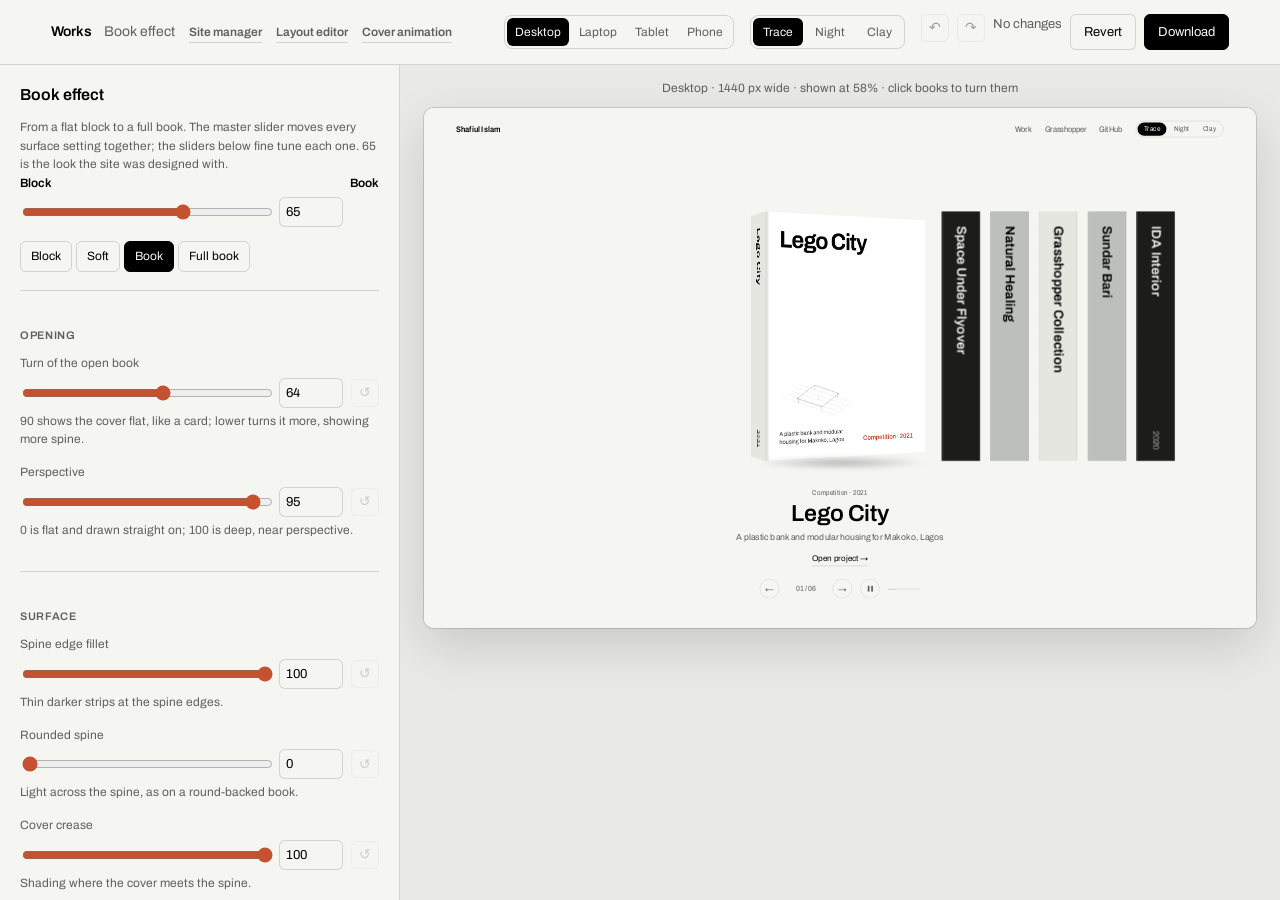
==== book.html @ 463ae570 "Book effect editor: sliders from a flat block to a full book - book.html: master Block to Book slide" ====
<!doctype html>
<html lang="en">
<head>
  <meta charset="utf-8">
  <meta name="viewport" content="width=device-width, initial-scale=1">
  <title>Book effect · Works</title>
  <meta name="robots" content="noindex">
  <link rel="icon" href="assets/favicon.svg" type="image/svg+xml">
  <link rel="preconnect" href="https://fonts.googleapis.com">
  <link rel="preconnect" href="https://fonts.gstatic.com" crossorigin>
  <script src="themes/themes.js?v=15"></script>
  <link rel="stylesheet" href="assets/site.css?v=15">
  <link rel="stylesheet" href="assets/manage.css?v=15">
  <link rel="stylesheet" href="assets/layout.css?v=15">
  <link rel="stylesheet" href="assets/covers-editor.css?v=15">
</head>
<body class="page-manage page-layout page-book">
  <header class="m-top">
    <div class="m-brand"><a href="index.html">Works</a><span>Book effect</span><a class="m-switch" href="manage.html">Site manager</a><a class="m-switch" href="layout.html">Layout editor</a><a class="m-switch" href="covers.html">Cover animation</a></div>
    <div class="l-devices" role="group" aria-label="Screen size" data-devices></div>
    <div class="l-devices c-themes" role="group" aria-label="Preview theme" data-themes></div>
    <div class="m-actions">
      <button type="button" class="m-icon" data-undo aria-label="Undo" title="Undo (Ctrl+Z)">&#8630;</button>
      <button type="button" class="m-icon" data-redo aria-label="Redo" title="Redo (Ctrl+Shift+Z)">&#8631;</button>
      <span class="m-status" data-status></span>
      <button type="button" class="m-btn" data-revert>Revert</button>
      <button type="button" class="m-btn m-primary" data-download>Download</button>
    </div>
  </header>
  <div class="l-layout">
    <aside class="l-side" data-side><p class="m-muted">Loading.</p></aside>
    <section class="l-stage" data-stage>
      <div class="l-device-label" data-device-label></div>
      <div class="l-frame" data-frame><iframe title="Front page preview" data-preview></iframe></div>
    </section>
  </div>
  <script src="assets/core.js?v=15"></script>
  <script src="assets/zip.js?v=15"></script>
  <script src="assets/book-editor.js?v=15"></script>
</body>
</html>
---- assets/site.css ----
/* Layout and motion only. Every color and typeface comes from the active
   theme in themes/*.css, so this file never needs to change for a new look. */

:root {
  --gutter: clamp(16px, 4vw, 56px);
  --book-h: clamp(220px, min(48vh, 52vw), 440px);
  --spine-ratio: 0.155;
  --cover-ratio: 0.74;
  --cover-art-w: 0.46;      /* width of the drawing box on a cover, as a share of the cover width */
  --cover-art-scale: 1;      /* size of the drawing inside that box */
  --open-angle: 64;          /* how far the open book turns toward you, degrees */
  --spine-w: calc(var(--book-h) * var(--spine-ratio));
  --cover-w: calc(var(--book-h) * var(--cover-ratio));
  --shelf-gap: calc(var(--book-h) * 0.04);
  --dur: 0.9s;
  --ease: cubic-bezier(0.65, 0, 0.25, 1);
}

* { box-sizing: border-box; }
html { -webkit-text-size-adjust: 100%; }
body {
  margin: 0;
  background: var(--bg);
  color: var(--ink);
  font-family: var(--font-body);
  font-size: 16px;
  line-height: 1.55;
  -webkit-font-smoothing: antialiased;
  min-height: 100vh;
  display: flex;
  flex-direction: column;
}
main { flex: 1; }
a { color: inherit; text-decoration: none; }
a:focus-visible, button:focus-visible, .stage:focus-visible { outline: 2px solid var(--accent); outline-offset: 3px; }
img { max-width: 100%; display: block; }
button { font: inherit; color: inherit; }

/* ---------- header and footer ---------- */
.top {
  display: flex; flex-wrap: wrap; justify-content: flex-end; align-items: center;
  gap: 6px 24px; padding: 22px var(--gutter) 0; font-size: 14px; font-stretch: 90%;
}
.top-name { font-weight: 600; letter-spacing: 0.01em; margin-right: auto; }
.top-nav { display: flex; gap: 22px; color: var(--ink-2); }
.top-nav a:hover, .top-nav a:focus-visible { color: var(--ink); }

.foot {
  display: flex; flex-wrap: wrap; justify-content: space-between; gap: 12px 40px;
  padding: 28px var(--gutter) 28px; margin-top: 56px; border-top: 1px solid var(--rule);
  font-size: 13px; color: var(--ink-2);
}
.foot p { margin: 0; max-width: 60ch; }

.load-error { padding: 80px var(--gutter); color: var(--ink-2); }
.load-error a { text-decoration: underline; }

/* ---------- shelf ---------- */
.shelf { padding: clamp(56px, 12vh, 140px) 0 0; overflow: hidden; }
/* Book effect. Every value below can be changed with the book effect editor
   (book.html), which writes site.json "book"; shelf.js sets them on .shelf. */
.shelf {
  --spine-w: calc(var(--book-h) * var(--spine-ratio) * var(--spine-k, 1));
  --cover-w: calc(var(--book-h) * var(--cover-ratio));
  --shelf-gap: calc(var(--book-h) * var(--gap-k, 0.04));
}
.stage {
  position: relative; height: calc(var(--book-h) + 60px); padding-top: 20px;
  touch-action: pan-y; user-select: none; -webkit-user-select: none;
}
.track {
  display: flex; align-items: flex-start; gap: var(--shelf-gap);
  height: var(--book-h); width: max-content;
  transition: transform var(--dur) var(--ease);
  will-change: transform;
}
.track.no-anim, .track.no-anim * { transition: none !important; }
.probe { position: absolute; visibility: hidden; width: var(--spine-w); height: var(--book-h); pointer-events: none; }

.book {
  --spine-bg: var(--tone-light-bg); --spine-ink: var(--tone-light-ink);
  position: relative; flex: none; display: block;
  width: var(--spine-w); height: var(--book-h);
  perspective: calc(var(--book-h) * var(--persp-k, 4.2));
  perspective-origin: 50% 50%;
  transition: width var(--dur) var(--ease), transform 0.35s ease;
  cursor: pointer;
  -webkit-tap-highlight-color: transparent;
}
.book.tone-mid    { --spine-bg: var(--tone-mid-bg);    --spine-ink: var(--tone-mid-ink); }
.book.tone-dark   { --spine-bg: var(--tone-dark-bg);   --spine-ink: var(--tone-dark-ink); }
.book.tone-accent { --spine-bg: var(--tone-accent-bg); --spine-ink: var(--tone-accent-ink); }
.book.is-active { width: var(--open-w, calc(var(--spine-w) * 0.31 + var(--cover-w) * 0.95)); cursor: pointer; }
.book:not(.is-active):hover { transform: translateY(calc(var(--lift, 8) * -1px)); }

.book-3d {
  position: absolute; left: 0; top: 0; width: var(--spine-w); height: 100%;
  transform-style: preserve-3d; transform-origin: 100% 50%;
  transition: transform var(--dur) var(--ease);
}
.book.is-active .book-3d {
  transform: translateX(var(--open-shift, 0px)) rotateY(calc(var(--open-angle) * -1deg));
}
.face { position: absolute; top: 0; height: 100%; backface-visibility: hidden; -webkit-backface-visibility: hidden; overflow: hidden; }
.spine {
  left: 0; width: 100%;
  background: var(--spine-bg); color: var(--spine-ink);
  display: flex; flex-direction: column; align-items: center; justify-content: space-between;
  padding: calc(var(--spine-w) * 0.38) 0 calc(var(--spine-w) * 0.3);
}
.spine { border-radius: calc(var(--radius, 0) * 1px) 0 0 calc(var(--radius, 0) * 1px); }
.spine::after { content: ""; position: absolute; inset: 0; background: var(--spine-shade); pointer-events: none; opacity: var(--edge, 1); }
/* rounded spine: a cylinder of light across the spine */
.spine::before {
  content: ""; position: absolute; inset: 0; pointer-events: none; opacity: var(--curve, 0);
  background: linear-gradient(90deg, rgba(0,0,0,.38), rgba(255,255,255,.22) 28%, rgba(255,255,255,0) 52%, rgba(0,0,0,.08) 78%, rgba(0,0,0,.34));
}
.spine-title, .spine-foot {
  writing-mode: vertical-rl; font-family: var(--font-spine); font-weight: var(--spine-weight);
  font-stretch: var(--spine-stretch); text-transform: var(--spine-case);
  white-space: nowrap; overflow: hidden; text-overflow: ellipsis;
  max-height: 78%; line-height: 1;
}
.spine-title { font-size: calc(var(--spine-w) * 0.34); letter-spacing: 0.01em; }
.spine-foot { font-size: calc(var(--spine-w) * 0.22); opacity: 0.7; font-weight: 400; }
.cover {
  left: 100%; width: var(--cover-w);
  transform-origin: 0 50%; transform: rotateY(90deg);
  background: var(--cover-bg);
  border-radius: 0 calc(var(--radius, 0) * 1px) calc(var(--radius, 0) * 1px) 0;
}
/* soft floor shadow under the open book */
.book::after {
  content: ""; position: absolute; left: 4%; right: 2%; bottom: -14px; height: 22px;
  border-radius: 50%; background: radial-gradient(closest-side, var(--floor-shadow, rgba(0,0,0,.45)), transparent);
  opacity: 0; transition: opacity var(--dur) var(--ease); pointer-events: none; filter: blur(4px);
}
.book.is-active::after { opacity: var(--shadow, 1); }
.cover img { width: 100%; height: 100%; object-fit: cover; pointer-events: none; }
.cover::after {
  content: ""; position: absolute; inset: 0; pointer-events: none; opacity: var(--crease, 1);
  background: linear-gradient(90deg, rgba(0,0,0,.18), rgba(255,255,255,.08) 2.5%, rgba(0,0,0,0) 6%);
}

/* typographic cover, for entries without an image */
.type-cover {
  position: absolute; inset: 0; display: flex; flex-direction: column;
  padding: calc(var(--cover-w) * 0.09); background: var(--cover-bg); color: var(--cover-ink);
}
.type-cover-title {
  font-family: var(--cover-font, var(--font-body)); font-weight: 700; font-stretch: 100%;
  font-size: calc(var(--cover-w) * 0.13); line-height: 0.92; letter-spacing: -0.035em;
}
.type-cover-note { margin-top: auto; font-size: calc(var(--cover-w) * 0.045); line-height: 1.35; max-width: 85%; }
.type-cover-author { margin-top: 12px; font-size: calc(var(--cover-w) * 0.045); color: var(--cover-accent); font-weight: 600; }

/* drawn cover: title, live line drawing, footer */
.art-cover {
  position: absolute; inset: 0; display: flex; flex-direction: column;
  padding: calc(var(--cover-w) * 0.09) calc(var(--cover-w) * 0.08) calc(var(--cover-w) * 0.07);
  background: var(--cover-bg); color: var(--cover-ink);
}
.ac-title {
  font-family: var(--cover-font, var(--font-body)); font-weight: 700;
  font-size: calc(var(--cover-w) * 0.13); line-height: 0.92; letter-spacing: -0.035em;
}
/* the drawing sits bottom left, sized to the description beneath it */
.ac-canvas {
  display: block; margin-top: auto; flex: none;
  /* size and offset come from the cover animation editor; the cover clips anything outside */
  width: min(100%, calc(var(--cover-w) * var(--cover-art-w) * var(--art-size, 1)));
  height: min(calc(var(--cover-w) * var(--cover-art-w) * var(--art-size, 1) * 0.95), calc(var(--cover-w) * 0.8));
  transform: translate(calc(var(--cover-w) * var(--art-x, 0) / 100), calc(var(--cover-w) * var(--art-y, 0) / 100));
}
.ac-foot {
  display: flex; justify-content: space-between; align-items: flex-end; align-items: last baseline; gap: 10px;
  margin-top: calc(var(--cover-w) * 0.04);
}
.ac-desc {
  flex: 0 1 56%; font-size: calc(var(--cover-w) * 0.033); line-height: 1.35; opacity: 0.8;
  display: -webkit-box; -webkit-line-clamp: 3; -webkit-box-orient: vertical; overflow: hidden;
}
.ac-tag { flex: none; font-size: calc(var(--cover-w) * 0.038); color: var(--cover-accent); font-weight: 600; white-space: nowrap; }

/* caption and controls */
.caption { text-align: center; padding: 6px var(--gutter) 0; min-height: 132px; }
.caption.in { animation: capIn 0.6s var(--ease) both; }
@keyframes capIn { from { opacity: 0; transform: translateY(6px); } to { opacity: 1; transform: none; } }
.cap-meta { font-size: 12px; color: var(--ink-2); font-stretch: 88%; letter-spacing: 0.02em; }
.cap-title {
  display: inline-block; margin-top: 6px;
  font-family: var(--title-font); font-weight: var(--title-weight); font-stretch: var(--title-stretch);
  letter-spacing: var(--title-tracking); font-size: clamp(26px, 3.2vw, 40px); line-height: 1.05;
}
.cap-sub { color: var(--ink-2); margin: 8px auto 0; max-width: 46ch; font-size: 15px; }
.cap-open { display: block; width: max-content; margin: 14px auto 0; font-size: 14px; border-bottom: 1px solid var(--rule); padding-bottom: 2px; }
.cap-open:hover, .cap-title:hover { color: var(--accent); }

.controls {
  display: flex; align-items: center; justify-content: center; gap: 14px;
  margin: 22px auto 0; font-size: 13px; color: var(--ink-2); font-stretch: 88%;
}
.ctl {
  width: 34px; height: 34px; border-radius: 50%; border: 1px solid var(--rule); background: none;
  cursor: pointer; display: inline-grid; place-items: center; font-size: 15px; line-height: 1; padding: 0;
}
.ctl:hover { border-color: currentColor; color: var(--ink); }
.ctl-play::before { content: ""; width: 9px; height: 10px; border-left: 3px solid currentColor; border-right: 3px solid currentColor; box-sizing: border-box; }
.ctl-play.is-paused::before { width: 0; height: 0; border: 0; border-left: 9px solid currentColor; border-top: 5.5px solid transparent; border-bottom: 5.5px solid transparent; margin-left: 3px; }
.count { min-width: 64px; text-align: center; font-variant-numeric: tabular-nums; }
.progress { width: 56px; height: 1px; background: var(--rule); overflow: hidden; }
.progress span { display: block; height: 100%; background: var(--ink); transform-origin: 0 50%; transform: scaleX(0); }

/* ---------- work list ---------- */
.index { padding: clamp(28px, 5vh, 56px) var(--gutter) 0; text-align: center; scroll-margin-bottom: 24px; }
.wl-toggle {
  display: inline-flex; align-items: center; gap: 8px; padding: 6px 4px; background: none; border: 0;
  font-size: 13px; color: var(--ink-2); cursor: pointer; letter-spacing: 0.01em;
}
.wl-toggle:hover, .is-open .wl-toggle { color: var(--ink); }
.wl-count { font-size: 11px; font-variant-numeric: tabular-nums; opacity: 0.7; }
.wl-chev { width: 6px; height: 6px; border-right: 1.2px solid currentColor; border-bottom: 1.2px solid currentColor; transform: translateY(-2px) rotate(45deg); transition: transform 0.3s var(--ease); }
.is-open .wl-chev { transform: translateY(1px) rotate(-135deg); }
.wl-panel { display: grid; grid-template-rows: 0fr; transition: grid-template-rows 0.45s var(--ease), opacity 0.3s; opacity: 0; }
.is-open .wl-panel { grid-template-rows: 1fr; opacity: 1; }
.wl-inner { overflow: hidden; }
.wl-list { list-style: none; margin: 10px auto 0; padding: 0; max-width: 560px; text-align: left; border-top: 1px solid var(--rule); }
.wl-list a {
  display: grid; grid-template-columns: 28px 1fr auto 40px; gap: 12px; align-items: baseline;
  padding: 9px 2px; border-bottom: 1px solid var(--rule); font-size: 13px; transition: color 0.2s;
}
.wl-list a:hover, .wl-list a:focus-visible { color: var(--accent); }
.wl-n, .wl-c, .wl-y { font-size: 11px; color: var(--ink-2); font-variant-numeric: tabular-nums; }
.wl-t { font-weight: 500; }
.wl-y { text-align: right; }

/* ---------- project page ---------- */
.project { padding: 0 var(--gutter); max-width: 1680px; margin: 0 auto; width: 100%; }
.p-head { padding: clamp(40px, 8vh, 96px) 0 28px; }
.p-back { font-size: 14px; color: var(--ink-2); }
.p-back:hover { color: var(--ink); }
.p-kicker { margin-top: clamp(28px, 6vh, 64px); font-size: 13px; color: var(--ink-2); font-stretch: 88%; }
.p-title {
  margin: 8px 0 0; font-family: var(--title-font); font-weight: var(--title-weight);
  font-stretch: var(--title-stretch); letter-spacing: var(--title-tracking);
  font-size: clamp(44px, 8vw, 120px); line-height: 0.95;
}
.p-sub { margin: 18px 0 0; font-size: clamp(17px, 1.6vw, 22px); color: var(--ink-2); max-width: 40ch; line-height: 1.35; }
.p-lede {
  display: grid; grid-template-columns: minmax(0, 1.5fr) minmax(0, 1fr); gap: clamp(28px, 6vw, 96px);
  padding: 36px 0 clamp(48px, 8vh, 96px); border-top: 1px solid var(--rule);
}
.prose { font-size: 17px; line-height: 1.6; max-width: 62ch; }
.prose p { margin: 0 0 1em; }
.prose p:last-child { margin-bottom: 0; }
.prose a { text-decoration: underline; text-decoration-color: var(--rule); text-underline-offset: 3px; }
.p-intro { font-size: clamp(17px, 1.35vw, 20px); }
.p-meta { margin: 0; display: grid; gap: 14px; align-content: start; font-size: 14px; }
.p-meta div { display: grid; grid-template-columns: 112px 1fr; gap: 12px; padding-bottom: 14px; border-bottom: 1px solid var(--rule); }
.p-meta dt { color: var(--ink-2); font-stretch: 88%; }
.p-meta dd { margin: 0; }
@media (max-width: 860px) { .p-lede { grid-template-columns: 1fr; } }

/* Blocks on a 12 column grid. Widths are fixed options (see project.js), and
   the page adapts by itself: half screen and tablet widen narrow blocks,
   phones stack everything. */
.p-blocks { container: blocks / inline-size; }
.p-row {
  display: grid; grid-template-columns: repeat(12, minmax(0, 1fr));
  column-gap: clamp(16px, 2.4vw, 40px); row-gap: clamp(28px, 5vh, 56px); align-items: start;
  margin-top: var(--space, clamp(40px, 7vh, 88px));
}
.p-row:first-child { margin-top: 0; }
.p-cell { grid-column: var(--cs, auto) / span var(--sp, 12); align-self: var(--va, start); min-width: 0; container-type: inline-size; }
.p-cell > .w-wide, .p-cell > .w-text { width: 100%; }
@container blocks (max-width: 1000px) {
  .p-cell { grid-column: var(--cs-m, auto) / span var(--sp-m, 12); }
}
@container blocks (max-width: 620px) {
  .p-cell { grid-column: 1 / -1; }
  .p-row { row-gap: 28px; margin-top: min(var(--space, 48px), 56px); }
  .p-row:first-child { margin-top: 0; }
}
.p-blocks figure { margin: 0; }
.p-blocks figcaption, .blk-caption { margin: 10px 0 0; font-size: 13px; color: var(--ink-2); }
.w-full { width: 100%; }
.w-wide { width: min(100%, 1200px); }
.w-text { width: min(100%, 760px); }
.zoom { display: block; cursor: zoom-in; }
.blk-image img, .blk-gallery img { width: 100%; height: auto; background: var(--rule); }
.blk-gallery { display: grid; grid-template-columns: repeat(var(--cols), minmax(0, 1fr)); gap: clamp(12px, 2vw, 28px); }
@media (max-width: 640px) { .blk-gallery { grid-template-columns: 1fr; } }
.blk-text, .blk-links { display: grid; grid-template-columns: minmax(0, 1fr) minmax(0, 2fr); gap: clamp(20px, 5vw, 80px); }
.blk-text h2, .blk-links h2 {
  margin: 0; font-family: var(--title-font); font-weight: var(--title-weight); font-stretch: var(--title-stretch);
  letter-spacing: var(--title-tracking); font-size: clamp(24px, 2.4vw, 34px); line-height: 1.1;
}
.blk-links ul { list-style: none; margin: 0; padding: 0; border-top: 1px solid var(--rule); }
.blk-links li a { display: block; padding: 12px 0; border-bottom: 1px solid var(--rule); }
.blk-links li a:hover { color: var(--accent); }
/* heading beside the text only when the block is wide enough */
@container (max-width: 640px) { .blk-text, .blk-links { grid-template-columns: 1fr; } }
.blk-text.is-stacked { grid-template-columns: 1fr; gap: 14px; }
/* text sizes: fixed steps that scale gently with the screen, so small stays readable on phones and large never overflows */
.blk-text.size-xsmall .prose { font-size: 13px; line-height: 1.55; }
.blk-text.size-small .prose { font-size: 15px; line-height: 1.55; }
.blk-text.size-large .prose { font-size: clamp(19px, 1.7vw, 24px); line-height: 1.5; }
.blk-text.size-xlarge .prose { font-size: clamp(22px, 2.5vw, 34px); line-height: 1.35; letter-spacing: -0.01em; max-width: 40ch; }
/* paragraph alignment */
.blk-text.align-center { text-align: center; justify-items: center; }
.blk-text.align-center .prose { margin: 0 auto; }
.blk-text.align-right .prose, .p-lede.align-right .p-intro { text-align: right; margin-left: auto; }
.blk-text.align-right.is-stacked { justify-items: end; text-align: right; }
.blk-text.align-justify .prose, .p-lede.align-justify .p-intro { text-align: justify; hyphens: auto; -webkit-hyphens: auto; }
.p-lede.align-center .p-intro { text-align: center; margin-left: auto; margin-right: auto; }
/* justified text in a narrow column leaves gaps between words, so it falls back to left */
@container (max-width: 420px) { .blk-text.align-justify .prose { text-align: left; } }
@media (max-width: 480px) { .p-lede.align-justify .p-intro { text-align: left; } }

/* project header options */
.p-head.is-center { text-align: center; }
.p-head.is-center .p-sub { margin-left: auto; margin-right: auto; }
.p-lede.facts-below { grid-template-columns: minmax(0, 1fr); }
.p-lede.facts-below .p-meta { grid-template-columns: repeat(auto-fill, minmax(min(220px, 100%), 1fr)); gap: 0 28px; max-width: 980px; }
.p-lede.intro-xsmall .p-intro { font-size: 14px; }
.p-lede.intro-small .p-intro { font-size: 16px; }
.p-lede.intro-large .p-intro { font-size: clamp(20px, 1.8vw, 26px); line-height: 1.45; max-width: 46ch; }
.p-lede.intro-xlarge .p-intro { font-size: clamp(24px, 2.6vw, 36px); line-height: 1.35; letter-spacing: -0.01em; max-width: 38ch; }

/* in the layout editor's preview */
.is-preview [data-block] { cursor: pointer; outline: 1px dashed transparent; outline-offset: 6px; transition: outline-color 0.15s; }
.is-preview [data-block]:hover { outline-color: var(--accent); }
.is-preview [data-block].is-selected { outline: 2px solid var(--accent); }
.blk-quote { margin: 0 auto; max-width: 30ch; text-align: center; }
.blk-quote p { font-family: var(--title-font); font-size: clamp(26px, 3vw, 40px); line-height: 1.2; margin: 0; }
.blk-quote cite { display: block; margin-top: 14px; font-style: normal; font-size: 14px; color: var(--ink-2); }
.blk-video video { width: 100%; display: block; background: #000; }
.frame { position: relative; width: 100%; background: var(--rule); }
.frame iframe { position: absolute; inset: 0; width: 100%; height: 100%; border: 0; }
.blk-spacer { height: 1px; }

.p-next {
  display: grid; grid-template-columns: 1fr 1fr; gap: 24px;
  margin-top: clamp(72px, 12vh, 140px); border-top: 1px solid var(--rule);
}
.pager { display: block; padding: 28px 0 8px; }
.pager-next { text-align: right; }
.pager-label { display: block; font-size: 13px; color: var(--ink-2); }
.pager-title {
  display: block; margin-top: 6px; font-family: var(--title-font); font-weight: var(--title-weight);
  font-stretch: var(--title-stretch); letter-spacing: var(--title-tracking); font-size: clamp(22px, 3vw, 40px); line-height: 1.1;
}
.pager:hover .pager-title { color: var(--accent); }

/* in-site view of an external website */
.is-embed .foot { display: none; }
.p-head-embed { display: flex; flex-wrap: wrap; align-items: baseline; gap: 10px 28px; padding: 18px 0; }
.p-title-sm { font-size: 22px; margin: 0; }
.p-out { margin-left: auto; font-size: 14px; color: var(--ink-2); }
.embed-full { display: block; width: 100%; height: calc(100vh - 120px); border: 1px solid var(--rule); background: #fff; }

/* lightbox */
.lightbox { position: fixed; inset: 0; z-index: 50; background: #0a0a0a; color: #f2f2ee; }
.lightbox[hidden] { display: none; }
.lb-open { overflow: hidden; }
.lb-scroll { position: absolute; inset: 0; overflow: auto; display: grid; place-items: center; padding: 56px 64px; }
.lb-scroll img { max-width: 100%; max-height: calc(100vh - 112px); width: auto; height: auto; cursor: zoom-in; }
.lightbox.is-full .lb-scroll { display: block; padding: 0; }
.lightbox.is-full .lb-scroll img { max-width: none; max-height: none; cursor: zoom-out; }
.lb-btn {
  position: absolute; width: 44px; height: 44px; border-radius: 50%; border: 1px solid rgba(255,255,255,.3);
  background: rgba(0,0,0,.4); color: #fff; cursor: pointer; font-size: 18px; display: grid; place-items: center; padding: 0;
}
.lb-btn:hover { border-color: #fff; }
.lb-close { top: 14px; right: 14px; font-size: 24px; }
.lb-prev { left: 14px; top: 50%; transform: translateY(-50%); }
.lb-next { right: 14px; top: 50%; transform: translateY(-50%); }
.lb-btn[hidden] { display: none; }
.lb-hint { position: absolute; bottom: 14px; left: 0; right: 0; text-align: center; font-size: 12px; opacity: 0.6; pointer-events: none; }
.lightbox.is-full .lb-hint { display: none; }

/* theme switch in the header */
.theme-switch { display: flex; gap: 2px; padding: 2px; border: 1px solid var(--rule); border-radius: 999px; font-size: 12px; }
.theme-switch button {
  background: none; border: 0; border-radius: 999px; padding: 3px 11px; cursor: pointer;
  color: var(--ink-2); line-height: 1.4; font-stretch: 90%;
}
.theme-switch button:hover { color: var(--ink); }
.theme-switch button[aria-pressed="true"] { background: var(--ink); color: var(--bg); }

.visually-hidden { position: absolute; width: 1px; height: 1px; overflow: hidden; clip: rect(0 0 0 0); white-space: nowrap; }

/* phones */
@media (max-width: 600px) {
  :root { --book-h: clamp(200px, 56vw, 300px); --spine-ratio: 0.17; }
  .top-nav { gap: 16px; }
  .caption { min-height: 150px; }
  .lb-scroll { padding: 56px 8px; }
}
---- assets/manage.css ----
/* Site manager. Uses the active theme's tokens, so it matches the site. */
.page-manage { font-size: 14px; }
.page-manage .foot { display: none; }
.page-manage code { font-size: 12px; background: var(--rule); padding: 1px 5px; border-radius: 3px; }

.m-top {
  position: sticky; top: 0; z-index: 20; display: flex; align-items: center; gap: 16px; flex-wrap: wrap;
  padding: 14px var(--gutter); background: var(--bg); border-bottom: 1px solid var(--rule);
}
.m-brand { display: flex; align-items: baseline; gap: 12px; margin-right: auto; }
.m-brand a { font-weight: 600; }
.m-brand span { color: var(--ink-2); }
.m-brand .m-switch { font-size: 12px; margin-left: 2px; color: var(--ink-2); border-bottom: 1px solid var(--rule); }
.m-brand .m-switch:hover { color: var(--accent); }
.m-status { font-size: 13px; color: var(--ink-2); }
.m-status.has-changes { color: var(--accent); font-weight: 600; }
.m-actions { display: flex; gap: 8px; }

.m-banner {
  display: flex; align-items: center; gap: 12px; flex-wrap: wrap; padding: 12px var(--gutter);
  background: color-mix(in srgb, var(--accent) 12%, var(--bg)); border-bottom: 1px solid var(--rule);
}
.m-banner span { margin-right: auto; }
.m-banner[hidden] { display: none; }

.m-layout { display: grid; grid-template-columns: 190px minmax(0, 1fr); gap: 32px; padding: 28px var(--gutter) 80px; max-width: 1280px; }
.m-nav { display: flex; flex-direction: column; gap: 2px; position: sticky; top: 80px; align-self: start; }
.m-nav button {
  text-align: left; background: none; border: 0; padding: 9px 12px; border-radius: 6px; cursor: pointer; color: var(--ink-2); font-size: 14px;
}
.m-nav button:hover { color: var(--ink); background: var(--rule); }
.m-nav button[aria-current="page"] { color: var(--ink); background: var(--rule); font-weight: 600; }
.m-nav button[data-count]:not([data-count=""])::after { content: attr(data-count); margin-left: 8px; font-size: 11px; color: var(--bg); background: var(--accent); border-radius: 999px; padding: 1px 7px; }
@media (max-width: 820px) {
  .m-layout { grid-template-columns: 1fr; gap: 16px; }
  .m-nav { flex-direction: row; flex-wrap: wrap; position: static; }
}

.m-head { display: flex; align-items: flex-start; justify-content: space-between; gap: 20px; margin-bottom: 20px; flex-wrap: wrap; }
.m-head h1 { margin: 0; font-size: 26px; font-weight: 600; letter-spacing: -0.01em; }
.m-head p { margin: 6px 0 0; max-width: 62ch; }
.m-head-btns { display: flex; gap: 8px; flex-wrap: wrap; }
.m-h2 { font-size: 16px; font-weight: 600; margin: 36px 0 10px; }
.m-muted, .m-hint { color: var(--ink-2); }
.m-hint { font-size: 12px; margin: 4px 0 0; display: block; }
.m-empty { padding: 28px; text-align: center; color: var(--ink-2); border: 1px dashed var(--rule); border-radius: 8px; }
.m-error { color: var(--accent); }
.m-warn-text { color: var(--accent); }

/* buttons */
.m-btn {
  font: inherit; font-size: 13px; padding: 7px 13px; border-radius: 6px; cursor: pointer;
  border: 1px solid var(--rule); background: var(--bg); color: var(--ink); white-space: nowrap;
}
.m-btn:hover { border-color: var(--ink-2); }
.m-btn:disabled { opacity: 0.45; cursor: not-allowed; }
.m-primary { background: var(--ink); color: var(--bg); border-color: var(--ink); }
.m-primary:hover { opacity: 0.88; border-color: var(--ink); }
.m-small { padding: 4px 9px; font-size: 12px; }
.m-big { padding: 11px 20px; font-size: 15px; }
.m-ghost-bad:hover { color: var(--accent); border-color: var(--accent); }
.m-ghost-bad[data-sure="1"] { color: var(--bg); background: var(--accent); border-color: var(--accent); }
.m-icon {
  width: 28px; height: 28px; display: inline-grid; place-items: center; padding: 0; font-size: 14px; line-height: 1;
  border: 1px solid var(--rule); border-radius: 6px; background: var(--bg); color: var(--ink); cursor: pointer;
}
.m-icon:hover { border-color: var(--ink-2); }

/* rows */
.m-rows { list-style: none; margin: 0; padding: 0; border-top: 1px solid var(--rule); }
.m-row { display: flex; align-items: center; gap: 12px; padding: 10px 6px; border-bottom: 1px solid var(--rule); background: var(--bg); }
.m-row.is-drag { opacity: 0.4; }
.m-row.is-over { box-shadow: inset 0 2px 0 var(--accent); }
.m-grip { cursor: grab; color: var(--ink-2); letter-spacing: -4px; font-size: 12px; padding-right: 4px; user-select: none; }
.m-n { font-size: 12px; color: var(--ink-2); width: 22px; font-variant-numeric: tabular-nums; }
.m-main-cell { flex: 1; min-width: 0; }
.m-main-cell strong { font-weight: 600; }
.m-sub { display: block; font-size: 12px; color: var(--ink-2); margin-top: 2px; overflow: hidden; text-overflow: ellipsis; white-space: nowrap; }
.m-row select { font: inherit; font-size: 12px; padding: 5px 6px; border: 1px solid var(--rule); border-radius: 6px; background: var(--bg); color: var(--ink); }
.m-row-btns { display: flex; gap: 6px; align-items: center; flex-wrap: wrap; }
.m-row-form { align-items: flex-end; }
.m-row-form .m-field { margin: 0; }
.m-grow-1 { flex: 1; } .m-grow-2 { flex: 2; }
@media (max-width: 700px) {
  .m-row { flex-wrap: wrap; }
  .m-main-cell { flex-basis: calc(100% - 60px); }
}

.m-badge { font-size: 10px; padding: 1px 7px; border-radius: 999px; border: 1px solid var(--rule); color: var(--ink-2); vertical-align: 2px; margin-left: 4px; white-space: nowrap; }
.m-badge-project { border-color: var(--ink-2); color: var(--ink); }
.m-badge-website, .m-badge-repository { border-color: var(--accent); color: var(--accent); }

/* shelf preview strip */
.m-spines { display: flex; gap: 6px; padding: 18px 0 24px; overflow-x: auto; }
.m-spine {
  flex: none; width: 30px; height: 150px; display: flex; justify-content: center; padding-top: 10px;
  background: var(--tone-light-bg); color: var(--tone-light-ink);
}
.m-spine span { writing-mode: vertical-rl; font-size: 12px; font-weight: 600; white-space: nowrap; overflow: hidden; text-overflow: ellipsis; max-height: 130px; }
.m-spine.tone-mid { background: var(--tone-mid-bg); color: var(--tone-mid-ink); }
.m-spine.tone-dark { background: var(--tone-dark-bg); color: var(--tone-dark-ink); }
.m-spine.tone-accent { background: var(--tone-accent-bg); color: var(--tone-accent-ink); }

.m-topbar-preview { display: flex; justify-content: space-between; gap: 20px; padding: 14px 16px; margin-bottom: 18px; border: 1px solid var(--rule); border-radius: 8px; font-size: 13px; }
.m-topbar-preview span { display: flex; gap: 18px; color: var(--ink-2); flex-wrap: wrap; }

/* forms */
.m-form { max-width: 760px; }
.m-grid2 { display: grid; grid-template-columns: 1fr 1fr; gap: 0 16px; }
.m-span2 { grid-column: 1 / -1; }
@media (max-width: 640px) { .m-grid2 { grid-template-columns: 1fr; } }
.m-field { display: block; margin: 0 0 14px; }
.m-label { display: block; font-size: 12px; color: var(--ink-2); margin-bottom: 5px; }
.m-field input:not([type="checkbox"]):not([type="radio"]):not([type="range"]):not([type="file"]),
.m-field textarea, .m-field select, .m-pair input, .m-sec > textarea {
  width: 100%; font: inherit; font-size: 14px; color: var(--ink); background: var(--bg);
  border: 1px solid var(--rule); border-radius: 6px; padding: 8px 10px; line-height: 1.4;
}
.m-field textarea, .m-sec > textarea { resize: vertical; }
.m-field input:focus, .m-field textarea:focus, .m-field select:focus, .m-pair input:focus, .m-sec > textarea:focus { outline: 2px solid var(--accent); outline-offset: -1px; border-color: transparent; }
.m-field input[readonly] { color: var(--ink-2); background: var(--rule); }
.m-field input[type="range"] { width: 100%; accent-color: var(--accent); }
.m-prefix { display: flex; align-items: stretch; }
.m-prefix span { display: grid; place-items: center; padding: 0 8px; font-size: 13px; color: var(--ink-2); border: 1px solid var(--rule); border-right: 0; border-radius: 6px 0 0 6px; background: var(--rule); }
.m-prefix input { border-radius: 0 6px 6px 0 !important; }
.m-check { display: flex; align-items: center; gap: 8px; font-size: 13px; cursor: pointer; margin: 6px 0 14px; }
.m-check input { accent-color: var(--accent); }
.m-small-check { margin: 0; font-size: 12px; color: var(--ink-2); }
.m-pair { display: flex; gap: 6px; margin-bottom: 6px; align-items: center; }
.m-pair input { flex: 1; min-width: 0; }

/* drawer */
.m-drawer { position: fixed; inset: 0; z-index: 30; background: rgba(0, 0, 0, 0.32); display: flex; justify-content: flex-end; }
.m-drawer[hidden] { display: none; }
.m-drawer-open { overflow: hidden; }
.m-drawer-panel { width: min(900px, 100%); height: 100%; background: var(--bg); display: flex; flex-direction: column; box-shadow: -10px 0 40px rgba(0, 0, 0, 0.2); }
.m-drawer-head { display: flex; align-items: center; justify-content: space-between; padding: 16px 24px; border-bottom: 1px solid var(--rule); }
.m-drawer-head h2 { margin: 0; font-size: 18px; font-weight: 600; }
.m-drawer-body { flex: 1; overflow: auto; padding: 8px 24px 40px; }
.m-drawer-foot { display: flex; align-items: center; gap: 8px; padding: 14px 24px; border-top: 1px solid var(--rule); }
.m-foot-msg { margin-right: auto; font-size: 13px; color: var(--ink-2); }
.m-foot-msg.is-bad { color: var(--accent); font-weight: 600; }
.m-sec { padding: 20px 0 10px; border-bottom: 1px solid var(--rule); }
.m-sec:last-child { border-bottom: 0; }
.m-sec h3 { margin: 0 0 12px; font-size: 14px; font-weight: 600; }

.m-types { display: grid; grid-template-columns: repeat(4, 1fr); gap: 8px; }
@media (max-width: 760px) { .m-types { grid-template-columns: 1fr 1fr; } }
.m-type { display: flex; flex-direction: column; gap: 4px; padding: 12px; border: 1px solid var(--rule); border-radius: 8px; cursor: pointer; }
.m-type input { position: absolute; opacity: 0; pointer-events: none; }
.m-type strong { font-size: 13px; }
.m-type span { font-size: 11.5px; color: var(--ink-2); line-height: 1.4; }
.m-type.is-on { border-color: var(--ink); box-shadow: inset 0 0 0 1px var(--ink); }
.m-type:has(input:focus-visible) { outline: 2px solid var(--accent); }
.m-type.is-locked:not(.is-on) { opacity: 0.4; cursor: not-allowed; }

.m-seg { display: flex; flex-wrap: wrap; gap: 6px; margin-bottom: 14px; }
.m-seg label { cursor: pointer; }
.m-seg input { position: absolute; opacity: 0; }
.m-seg span { display: inline-block; padding: 7px 12px; border: 1px solid var(--rule); border-radius: 999px; font-size: 13px; }
.m-seg input:checked + span { background: var(--ink); color: var(--bg); border-color: var(--ink); }
.m-seg input:focus-visible + span { outline: 2px solid var(--accent); }

.m-book-grid { display: grid; grid-template-columns: minmax(0, 1fr) 260px; gap: 24px; }
@media (max-width: 700px) { .m-book-grid { grid-template-columns: 1fr; } }
.m-preview { position: sticky; top: 0; align-self: start; }
.m-preview-label { font-size: 12px; color: var(--ink-2); margin-bottom: 8px; }
.m-bookview { --cover-w: 200px; display: flex; align-items: stretch; height: calc(200px / 0.74); }
.m-bookview .m-spine { height: auto; width: 30px; padding-top: 14px; }
.m-cover { position: relative; display: block; width: var(--cover-w); background: var(--cover-bg); color: var(--cover-ink); overflow: hidden; box-shadow: 0 14px 28px rgba(0, 0, 0, 0.14); }
.m-crop-frame { position: absolute; inset: 0; overflow: hidden; display: block; }
.m-crop-empty { position: absolute; inset: 0; display: grid; place-items: center; color: var(--ink-2); font-size: 12px; }
.m-crop[hidden] { display: none; }

.m-drop { position: relative; border: 1.5px dashed var(--rule); border-radius: 8px; padding: 22px; text-align: center; color: var(--ink-2); margin-bottom: 12px; }
.m-drop.is-over { border-color: var(--accent); color: var(--ink); }
.m-drop input { position: absolute; inset: 0; opacity: 0; cursor: pointer; }
.m-drop strong { color: var(--ink); }
.m-row-opts { display: flex; gap: 20px; align-items: flex-end; flex-wrap: wrap; }
.m-row-opts .m-field { width: 240px; }
.m-thumbs { display: grid; grid-template-columns: repeat(auto-fill, minmax(150px, 1fr)); gap: 12px; }
.m-thumb { margin: 0; }
.m-thumb img { width: 100%; aspect-ratio: 1.414; object-fit: cover; background: var(--rule); border-radius: 4px; }
.m-thumb figcaption { font-size: 11px; margin: 4px 0; overflow: hidden; text-overflow: ellipsis; white-space: nowrap; }
.m-thumb-btns { display: flex; gap: 4px; }
.m-new { font-size: 10px; color: var(--accent); font-weight: 600; }

.m-block { border: 1px solid var(--rule); border-radius: 8px; margin-bottom: 10px; }
.m-block.is-hidden { opacity: 0.5; }
.m-block-head { display: flex; align-items: center; justify-content: space-between; gap: 8px; padding: 8px 12px; border-bottom: 1px solid var(--rule); font-size: 13px; }
.m-block-body { padding: 12px; }
.m-block-body > .m-field:last-child { margin-bottom: 0; }
.m-addblock { display: flex; flex-wrap: wrap; gap: 6px; margin: 6px 0 12px; }

/* review */
.m-alert { border: 1px solid var(--rule); border-left: 3px solid var(--ink-2); border-radius: 6px; padding: 12px 16px; margin: 0 0 16px; }
.m-alert.is-bad { border-left-color: var(--accent); }
.m-alert ul { margin: 6px 0 8px; padding-left: 18px; }
.m-alert p { margin: 6px 0 0; }
.m-table { width: 100%; border-collapse: collapse; font-size: 13px; margin: 6px 0 20px; }
.m-table th { text-align: left; font-weight: 500; color: var(--ink-2); font-size: 12px; padding: 8px; border-bottom: 1px solid var(--rule); }
.m-table td { padding: 8px; border-bottom: 1px solid var(--rule); vertical-align: middle; }
.m-table td:last-child { text-align: right; }
.m-download { display: flex; align-items: center; gap: 14px; margin-bottom: 20px; }
.m-steps { padding-left: 20px; line-height: 1.7; max-width: 70ch; }
.m-steps a { text-decoration: underline; }

.m-toast {
  position: fixed; left: 50%; bottom: 24px; transform: translateX(-50%); z-index: 60; padding: 10px 16px; border-radius: 8px;
  background: var(--ink); color: var(--bg); font-size: 13px; box-shadow: 0 8px 24px rgba(0, 0, 0, 0.2); transition: opacity 0.4s, transform 0.4s;
}
.m-toast.is-bad { background: var(--accent); }
.m-toast.out { opacity: 0; transform: translate(-50%, 8px); }
---- assets/layout.css ----
/* Layout editor. Builds on manage.css. */
.page-layout { height: 100vh; overflow: hidden; display: flex; flex-direction: column; }
.page-layout .m-top { position: static; flex: none; }
.l-pick select { font: inherit; font-size: 14px; font-weight: 600; padding: 7px 10px; border: 1px solid var(--rule); border-radius: 6px; background: var(--bg); color: var(--ink); max-width: 240px; }
.l-devices { display: flex; gap: 2px; padding: 2px; border: 1px solid var(--rule); border-radius: 8px; }
.l-devices button { display: inline-flex; align-items: center; gap: 5px; background: none; border: 0; border-radius: 6px; padding: 5px 8px; font: inherit; font-size: 12px; color: var(--ink-2); cursor: pointer; }
.l-devices button:hover { color: var(--ink); }
.l-devices button[aria-pressed="true"] { background: var(--ink); color: var(--bg); }
@media (max-width: 1750px) { .l-devices button span { display: none; } }
.m-icon:disabled { opacity: 0.35; cursor: default; }

.l-layout { flex: 1; min-height: 0; display: grid; grid-template-columns: 400px minmax(0, 1fr); }
.l-side { overflow: auto; border-right: 1px solid var(--rule); padding: 0 20px 60px; }
.l-stage { position: relative; overflow: hidden; display: flex; flex-direction: column; align-items: center; padding: 14px 24px; background: color-mix(in srgb, var(--ink) 5%, var(--bg)); }
.l-device-label { font-size: 12px; color: var(--ink-2); margin-bottom: 10px; }
.l-frame { position: relative; overflow: hidden; background: var(--bg); border-radius: 10px; box-shadow: 0 0 0 1px var(--rule), 0 18px 50px rgba(0, 0, 0, 0.14); }
.l-frame iframe { position: absolute; left: 0; top: 0; border: 0; transform-origin: 0 0; background: var(--bg); }
@media (max-width: 900px) {
  .page-layout { height: auto; overflow: auto; }
  .l-layout { grid-template-columns: 1fr; }
  .l-side { border-right: 0; max-height: none; }
  .l-stage { min-height: 70vh; }
}

.l-sec { padding: 18px 0; border-bottom: 1px solid var(--rule); }
.l-sec:last-child { border-bottom: 0; }
.l-sec-head { display: flex; align-items: baseline; justify-content: space-between; gap: 10px; flex-wrap: wrap; margin-bottom: 10px; }
.l-sec-head h2 { margin: 0; font-size: 16px; font-weight: 600; }
.l-sec-head h2 .m-muted { font-weight: 400; font-size: 12px; }
.l-h3 { font-size: 11px; font-weight: 600; letter-spacing: 0.06em; text-transform: uppercase; color: var(--ink-2); margin: 18px 0 10px; }

.l-list { list-style: none; margin: 0; padding: 0; border-top: 1px solid var(--rule); }
.l-item { display: grid; grid-template-columns: auto 74px minmax(0, 1fr) auto; gap: 8px; align-items: center; padding: 8px 6px; border-bottom: 1px solid var(--rule); cursor: pointer; font-size: 13px; }
.l-item[data-pick="header"] { grid-template-columns: 90px 1fr; }
.l-item:hover { background: var(--rule); }
.l-item.is-sel { background: color-mix(in srgb, var(--accent) 12%, var(--bg)); box-shadow: inset 2px 0 0 var(--accent); }
.l-item.is-hidden { opacity: 0.45; }
.l-item.is-beside { padding-left: 22px; }
.l-item.is-drag { opacity: 0.4; }
.l-item.is-over { box-shadow: inset 0 2px 0 var(--accent); }
.l-kind { font-weight: 600; }
.l-what { color: var(--ink-2); overflow: hidden; text-overflow: ellipsis; white-space: nowrap; }
.l-w { font-size: 11px; color: var(--ink-2); white-space: nowrap; }
.l-add { margin-top: 12px; display: flex; flex-wrap: wrap; gap: 5px; }
.l-add .m-label { width: 100%; }

.l-seg { display: flex; flex-wrap: wrap; gap: 4px; }
.l-seg label { cursor: pointer; }
.l-seg input { position: absolute; opacity: 0; pointer-events: none; }
.l-seg span { display: inline-block; padding: 5px 10px; border: 1px solid var(--rule); border-radius: 6px; font-size: 12px; }
.l-seg label:hover span { border-color: var(--ink-2); }
.l-seg input:checked + span { background: var(--ink); color: var(--bg); border-color: var(--ink); }
.l-seg input:focus-visible + span { outline: 2px solid var(--accent); outline-offset: 1px; }
.l-note { font-size: 12px; color: var(--accent); margin: -6px 0 14px; }
.l-inspector .m-field { margin-bottom: 14px; }
---- assets/covers-editor.css ----
/* Cover animation editor. Builds on manage.css and layout.css. */
.c-themes button { padding: 5px 10px; }
.c-stage { overflow: auto; padding: 24px; background: color-mix(in srgb, var(--ink) 5%, var(--bg)); }
.c-hint { font-size: 12px; color: var(--ink-2); margin: 0 0 18px; max-width: 70ch; }
.c-grid { display: grid; grid-template-columns: repeat(auto-fill, minmax(230px, 1fr)); gap: 28px 24px; align-items: start; }
.c-card { --cover-w: 230px; display: block; text-align: left; background: none; border: 0; padding: 0; cursor: pointer; font: inherit; color: inherit; }
.c-card.is-big { --cover-w: 340px; grid-column: 1 / -1; display: flex; gap: 28px; align-items: flex-start; cursor: default; }
.c-book { position: relative; display: block; width: var(--cover-w); height: calc(var(--cover-w) / 0.74); background: var(--cover-bg); color: var(--cover-ink); overflow: hidden; box-shadow: 0 0 0 1px var(--rule), 0 14px 30px rgba(0, 0, 0, 0.12); border-radius: 2px; }
.c-card:not(.is-big):hover .c-book { box-shadow: 0 0 0 1px var(--ink-2), 0 14px 30px rgba(0, 0, 0, 0.14); }
.c-card.is-sel .c-book { box-shadow: 0 0 0 2px var(--accent), 0 14px 30px rgba(0, 0, 0, 0.14); }
.c-name { display: block; margin-top: 8px; font-size: 13px; font-weight: 600; }
.c-sub { display: block; font-size: 11px; color: var(--ink-2); }
.c-big-info { max-width: 34ch; font-size: 13px; color: var(--ink-2); }
.c-big-info strong { display: block; font-size: 18px; color: var(--ink); margin-bottom: 6px; }
.c-own { font-size: 10px; color: var(--accent); font-weight: 600; margin-left: 6px; }

.c-slider { display: grid; grid-template-columns: 1fr 64px 28px; gap: 8px; align-items: center; }
.c-slider input[type="range"] { width: 100%; accent-color: var(--accent); }
.c-slider input[type="number"] { width: 100%; font: inherit; font-size: 13px; padding: 4px 6px; border: 1px solid var(--rule); border-radius: 6px; background: var(--bg); color: var(--ink); }
.c-field { margin-bottom: 14px; }
.c-field .m-label { display: flex; justify-content: space-between; }
.c-field.is-own .m-label::after { content: "own"; color: var(--accent); font-weight: 600; font-size: 10px; letter-spacing: 0.04em; }
.c-reset { width: 28px; height: 28px; border: 1px solid var(--rule); border-radius: 6px; background: var(--bg); color: var(--ink-2); cursor: pointer; padding: 0; }
.c-reset:disabled { opacity: 0.25; cursor: default; }
.c-reset:not(:disabled):hover { color: var(--accent); border-color: var(--accent); }
.c-swatch { display: inline-block; width: 10px; height: 10px; border-radius: 50%; margin-right: 6px; vertical-align: 0; box-shadow: 0 0 0 1px var(--ink-2); }

/* book effect editor */
.b-master .m-label { font-weight: 600; color: var(--ink); }
.b-master input[type="range"] { height: 22px; }
.b-presets { margin-top: 4px; }
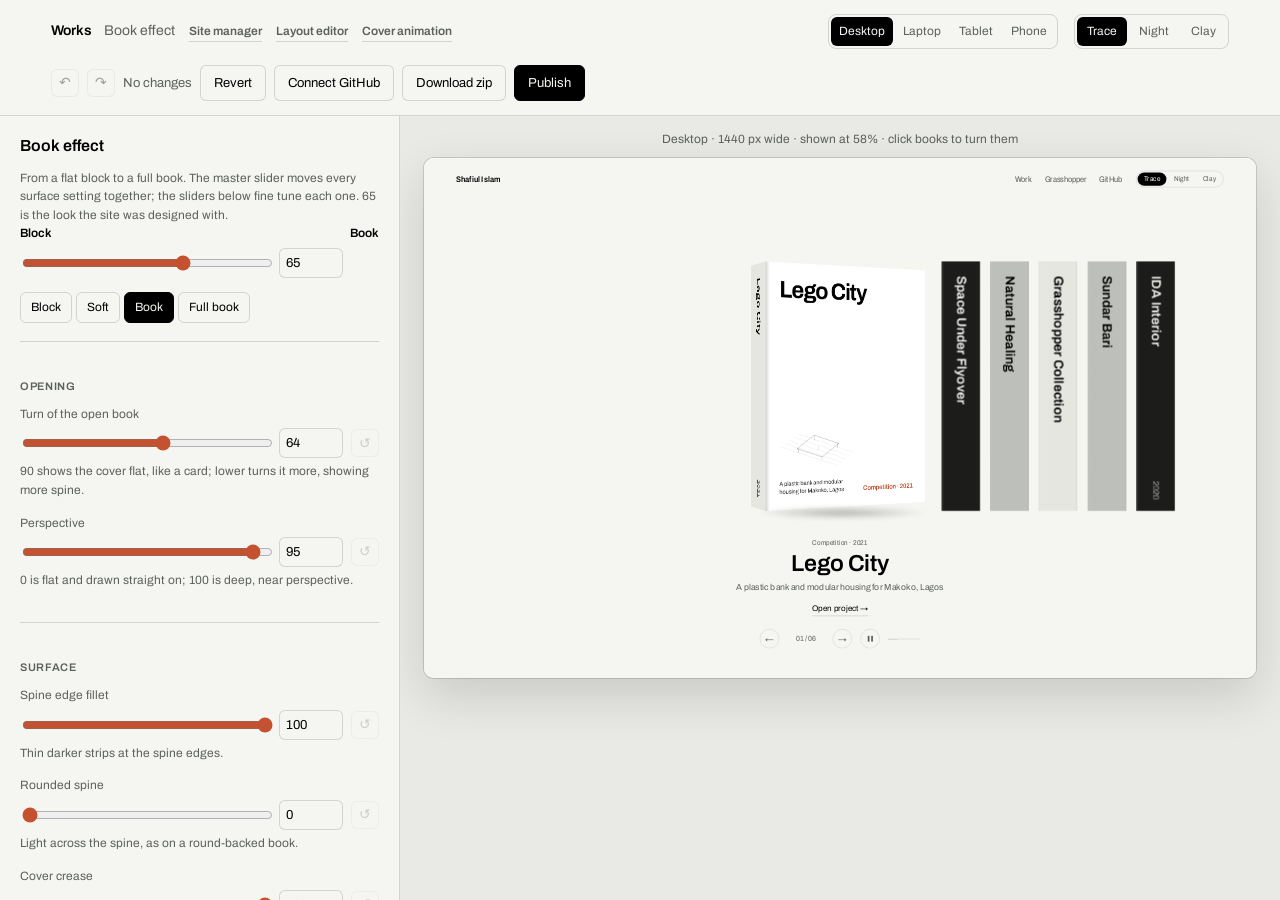
==== commit 466f0657: "Publish to GitHub from every tool; weekly site health check - assets/github.js: connect with a fine-" ====
--- a/book.html
+++ b/book.html
@@ -8,11 +8,11 @@
   <link rel="icon" href="assets/favicon.svg" type="image/svg+xml">
   <link rel="preconnect" href="https://fonts.googleapis.com">
   <link rel="preconnect" href="https://fonts.gstatic.com" crossorigin>
-  <script src="themes/themes.js?v=15"></script>
-  <link rel="stylesheet" href="assets/site.css?v=15">
-  <link rel="stylesheet" href="assets/manage.css?v=15">
-  <link rel="stylesheet" href="assets/layout.css?v=15">
-  <link rel="stylesheet" href="assets/covers-editor.css?v=15">
+  <script src="themes/themes.js?v=17"></script>
+  <link rel="stylesheet" href="assets/site.css?v=17">
+  <link rel="stylesheet" href="assets/manage.css?v=17">
+  <link rel="stylesheet" href="assets/layout.css?v=17">
+  <link rel="stylesheet" href="assets/covers-editor.css?v=17">
 </head>
 <body class="page-manage page-layout page-book">
   <header class="m-top">
@@ -24,7 +24,9 @@
       <button type="button" class="m-icon" data-redo aria-label="Redo" title="Redo (Ctrl+Shift+Z)">&#8631;</button>
       <span class="m-status" data-status></span>
       <button type="button" class="m-btn" data-revert>Revert</button>
-      <button type="button" class="m-btn m-primary" data-download>Download</button>
+      <span data-gh></span>
+      <button type="button" class="m-btn" data-download>Download zip</button>
+      <button type="button" class="m-btn m-primary" data-publish>Publish</button>
     </div>
   </header>
   <div class="l-layout">
@@ -34,8 +36,9 @@
       <div class="l-frame" data-frame><iframe title="Front page preview" data-preview></iframe></div>
     </section>
   </div>
-  <script src="assets/core.js?v=15"></script>
-  <script src="assets/zip.js?v=15"></script>
-  <script src="assets/book-editor.js?v=15"></script>
+  <script src="assets/core.js?v=17"></script>
+  <script src="assets/zip.js?v=17"></script>
+  <script src="assets/github.js?v=17"></script>
+  <script src="assets/book-editor.js?v=17"></script>
 </body>
 </html>
--- a/assets/manage.css
+++ b/assets/manage.css
@@ -14,7 +14,7 @@
 .m-brand .m-switch:hover { color: var(--accent); }
 .m-status { font-size: 13px; color: var(--ink-2); }
 .m-status.has-changes { color: var(--accent); font-weight: 600; }
-.m-actions { display: flex; gap: 8px; }
+.m-actions { display: flex; gap: 8px; flex-wrap: wrap; align-items: center; }
 
 .m-banner {
   display: flex; align-items: center; gap: 12px; flex-wrap: wrap; padding: 12px var(--gutter);
@@ -211,3 +211,21 @@
 }
 .m-toast.is-bad { background: var(--accent); }
 .m-toast.out { opacity: 0; transform: translate(-50%, 8px); }
+
+/* GitHub publishing (assets/github.js) */
+.gh-btn.is-on { color: var(--ink); border-color: var(--ink-2); }
+.gh-btn.is-on::before { content: ""; display: inline-block; width: 7px; height: 7px; border-radius: 50%; background: #2f9e44; margin-right: 6px; vertical-align: 1px; }
+.gh-modal { position: fixed; inset: 0; z-index: 70; background: rgba(0, 0, 0, 0.36); display: grid; place-items: center; padding: 16px; }
+.gh-box { width: min(620px, 100%); max-height: calc(100vh - 32px); display: flex; flex-direction: column; background: var(--bg); color: var(--ink); border-radius: 10px; box-shadow: 0 20px 60px rgba(0, 0, 0, 0.3); }
+.gh-head { display: flex; justify-content: space-between; align-items: center; padding: 16px 20px; border-bottom: 1px solid var(--rule); }
+.gh-head h2 { margin: 0; font-size: 17px; font-weight: 600; }
+.gh-body { padding: 14px 20px; overflow: auto; font-size: 14px; }
+.gh-body .m-steps { margin: 8px 0 16px; }
+.gh-foot { display: flex; align-items: center; gap: 8px; padding: 14px 20px; border-top: 1px solid var(--rule); }
+.gh-grow { flex: 1; }
+.gh-msg { font-size: 13px; color: var(--ink-2); min-height: 1em; }
+.gh-ok { color: #2f9e44; }
+.gh-files { list-style: none; margin: 4px 0 14px; padding: 0; max-height: 180px; overflow: auto; border: 1px solid var(--rule); border-radius: 6px; }
+.gh-files li { padding: 6px 10px; border-bottom: 1px solid var(--rule); font-size: 12px; }
+.gh-files li:last-child { border-bottom: 0; }
+.gh-del { color: var(--accent); font-weight: 600; font-size: 11px; }
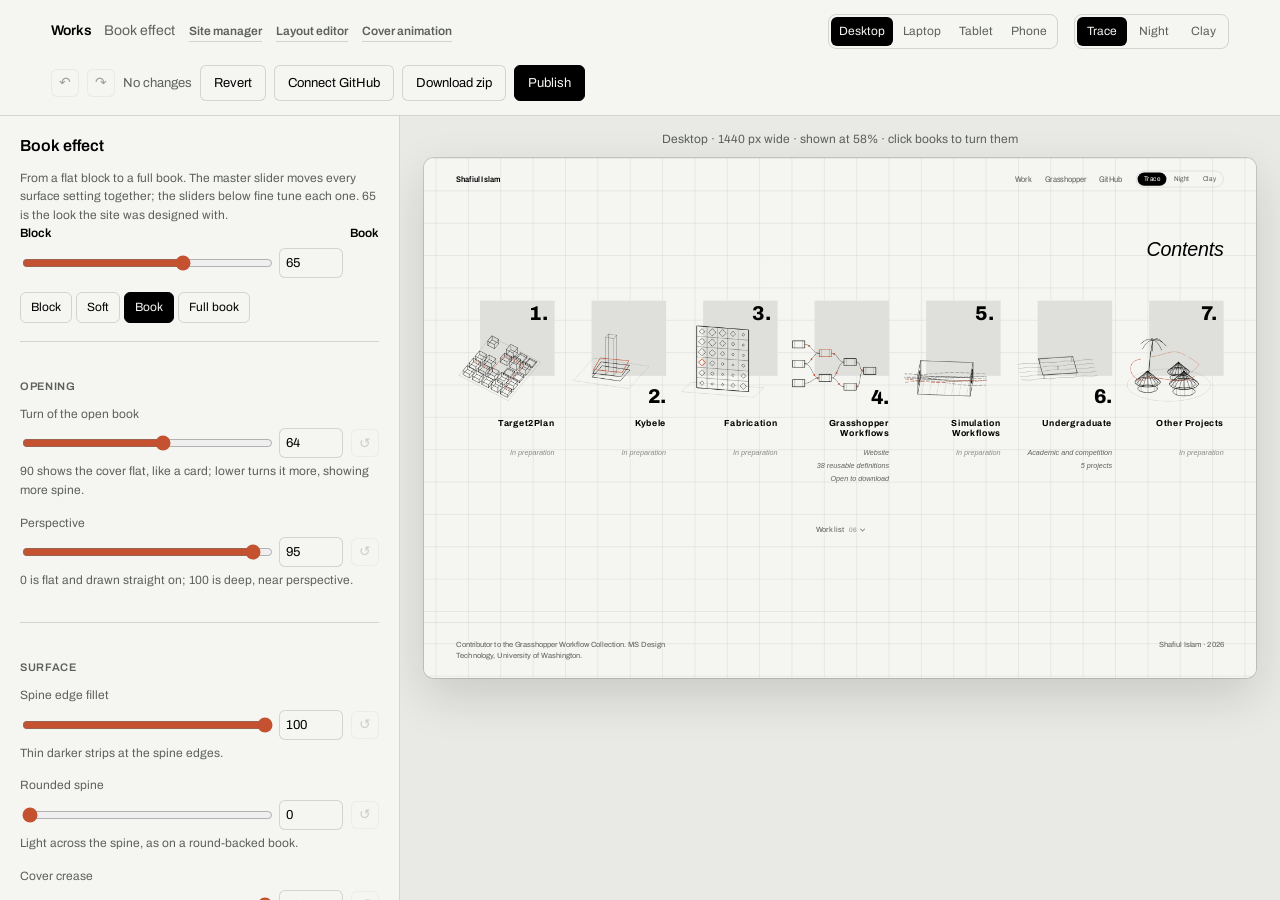
==== commit 3815a60a: "Contents cards front page, switchable in one click with the bookshelf New home page layout after a c" ====
--- a/book.html
+++ b/book.html
@@ -8,11 +8,11 @@
   <link rel="icon" href="assets/favicon.svg" type="image/svg+xml">
   <link rel="preconnect" href="https://fonts.googleapis.com">
   <link rel="preconnect" href="https://fonts.gstatic.com" crossorigin>
-  <script src="themes/themes.js?v=17"></script>
-  <link rel="stylesheet" href="assets/site.css?v=17">
-  <link rel="stylesheet" href="assets/manage.css?v=17">
-  <link rel="stylesheet" href="assets/layout.css?v=17">
-  <link rel="stylesheet" href="assets/covers-editor.css?v=17">
+  <script src="themes/themes.js?v=18"></script>
+  <link rel="stylesheet" href="assets/site.css?v=18">
+  <link rel="stylesheet" href="assets/manage.css?v=18">
+  <link rel="stylesheet" href="assets/layout.css?v=18">
+  <link rel="stylesheet" href="assets/covers-editor.css?v=18">
 </head>
 <body class="page-manage page-layout page-book">
   <header class="m-top">
@@ -36,9 +36,9 @@
       <div class="l-frame" data-frame><iframe title="Front page preview" data-preview></iframe></div>
     </section>
   </div>
-  <script src="assets/core.js?v=17"></script>
-  <script src="assets/zip.js?v=17"></script>
-  <script src="assets/github.js?v=17"></script>
-  <script src="assets/book-editor.js?v=17"></script>
+  <script src="assets/core.js?v=18"></script>
+  <script src="assets/zip.js?v=18"></script>
+  <script src="assets/github.js?v=18"></script>
+  <script src="assets/book-editor.js?v=18"></script>
 </body>
 </html>
--- a/assets/site.css
+++ b/assets/site.css
@@ -397,3 +397,44 @@
   .caption { min-height: 150px; }
   .lb-scroll { padding: 56px 8px; }
 }
+
+/* ---------- front page, contents layout (assets/contents.js) ---------- */
+/* --card-block: the block behind each drawing; themes may set it, otherwise a light grey from the theme ink */
+.contents { padding: clamp(40px, 9vh, 110px) var(--gutter) 0; }
+/* the faint drafting grid covers the whole page in this layout */
+body.front-contents {
+  --ct-grid: color-mix(in srgb, var(--ink) 6%, transparent);
+  background-image: linear-gradient(var(--ct-grid) 1px, transparent 1px), linear-gradient(90deg, var(--ct-grid) 1px, transparent 1px);
+  background-size: 56px 56px; background-position: center top;
+}
+.contents[hidden] { display: none; }
+.ct-wrap { max-width: 1560px; margin: 0 auto; }
+.ct-head { margin: 0 0 clamp(32px, 7vh, 80px); text-align: right; font-weight: 500; font-style: italic; font-size: clamp(22px, 2.4vw, 34px); letter-spacing: -0.01em; }
+.ct-back { display: inline-block; font-size: 13px; color: var(--ink-2); margin-bottom: 8px; }
+.ct-back:hover { color: var(--accent); }
+.ct-back + .ct-head { margin-top: -28px; }
+.ct-grid { display: grid; grid-template-columns: repeat(7, minmax(0, 1fr)); gap: clamp(28px, 4vh, 48px) clamp(14px, 1.6vw, 28px); }
+.ct-grid:has(> :nth-child(5):last-child), .ct-grid:has(> :nth-child(4):last-child) { grid-template-columns: repeat(auto-fit, minmax(0, 220px)); justify-content: end; }
+@media (max-width: 1180px) { .ct-grid { grid-template-columns: repeat(4, minmax(0, 1fr)); } }
+@media (max-width: 760px) { .ct-grid { grid-template-columns: repeat(2, minmax(0, 1fr)); } }
+
+.ct-card { display: flex; flex-direction: column; color: inherit; text-decoration: none; min-width: 0; }
+.ct-fig { position: relative; display: block; aspect-ratio: 1 / 1.08; margin-bottom: 18px; }
+.ct-block {
+  position: absolute; right: 0; top: 0; width: 76%; aspect-ratio: 1; background: var(--card-block, color-mix(in srgb, var(--ink) 9%, var(--bg)));
+  transition: transform 0.35s ease, background-color 0.35s ease;
+}
+.ct-num { position: absolute; right: 7%; top: 3%; font-weight: 800; font-size: clamp(22px, 2.4vw, 38px); line-height: 1; letter-spacing: -0.02em; }
+.ct-card.is-even .ct-num { top: auto; bottom: 0; right: 0; }
+/* drawn in the page ink (the shelf covers use the cover ink, which is dark in every theme) */
+.ct-canvas { position: absolute; left: 0; bottom: 4%; width: 88%; height: 80%; --cover-art-scale: 1; --cover-ink: var(--ink); }
+.ct-card.is-even .ct-canvas { bottom: 14%; }
+.ct-title { display: block; text-align: right; font-weight: 700; letter-spacing: 0.06em; font-size: clamp(13px, 1.05vw, 16px); line-height: 1.25; min-height: 2.5em; }
+.ct-lines { display: flex; flex-direction: column; align-items: flex-end; gap: 3px; margin-top: 14px; font-style: italic; font-size: 12.5px; color: var(--ink-2); text-align: right; }
+a.ct-card:hover .ct-block, a.ct-card:focus-visible .ct-block { transform: translate(4px, -4px); background: color-mix(in srgb, var(--ink) 14%, var(--bg)); }
+a.ct-card:hover .ct-title, a.ct-card:focus-visible .ct-title { color: var(--accent); }
+a.ct-card:focus-visible { outline: 2px solid var(--accent); outline-offset: 6px; }
+.ct-card.is-soon { cursor: default; }
+.ct-card.is-soon .ct-lines { opacity: 0.7; }
+.front-contents .index { padding-top: clamp(40px, 7vh, 72px); }
+@media (prefers-reduced-motion: reduce) { .ct-block { transition: none; } }
--- a/assets/manage.css
+++ b/assets/manage.css
@@ -229,3 +229,28 @@
 .gh-files li { padding: 6px 10px; border-bottom: 1px solid var(--rule); font-size: 12px; }
 .gh-files li:last-child { border-bottom: 0; }
 .gh-del { color: var(--accent); font-weight: 600; font-size: 11px; }
+
+/* Front page tab */
+.m-front-opts { display: grid; grid-template-columns: repeat(auto-fit, minmax(220px, 1fr)); gap: 14px; margin-bottom: 36px; max-width: 720px; }
+.m-front-opt { display: grid; gap: 6px; text-align: left; padding: 16px; border: 1px solid var(--rule); border-radius: 10px; background: var(--bg); color: var(--ink); cursor: pointer; font: inherit; }
+.m-front-opt:hover { border-color: var(--ink-2); }
+.m-front-opt.is-on { border-color: var(--ink); box-shadow: inset 0 0 0 1px var(--ink); }
+.m-front-opt strong { font-size: 15px; }
+.m-front-opt > span:last-child { font-size: 12px; color: var(--ink-2); }
+.m-front-pic { display: flex; align-items: flex-end; gap: 4px; height: 64px; margin-bottom: 6px; }
+.m-front-shelf i { width: 12px; height: 56px; background: var(--ink-2); opacity: 0.6; }
+.m-front-shelf i:first-child { width: 40px; height: 60px; background: none; border: 1px solid var(--ink); opacity: 1; }
+.m-front-contents { align-items: flex-start; }
+.m-front-contents i { position: relative; width: 26px; height: 26px; background: color-mix(in srgb, var(--ink) 12%, var(--bg)); margin-top: 6px; }
+.m-front-contents i::after { content: ""; position: absolute; left: -6px; bottom: -8px; width: 22px; height: 16px; border: 1px solid var(--ink); }
+.m-ct-row { align-items: flex-start; }
+.m-ct-body { flex: 1; min-width: 0; display: grid; gap: 10px; }
+.m-ct-body .m-field { margin: 0; }
+.m-ct-line { display: flex; gap: 12px; flex-wrap: wrap; }
+.m-ct-line .m-grow-2 { flex: 2 1 220px; } .m-ct-line .m-grow-1 { flex: 1 1 180px; }
+.m-chips { display: flex; flex-wrap: wrap; gap: 6px; }
+.m-chip { position: relative; cursor: pointer; }
+.m-chip input { position: absolute; opacity: 0; pointer-events: none; }
+.m-chip span { display: inline-block; padding: 5px 10px; border: 1px solid var(--rule); border-radius: 999px; font-size: 12px; color: var(--ink-2); }
+.m-chip.is-on span { border-color: var(--ink); color: var(--ink); background: color-mix(in srgb, var(--ink) 8%, var(--bg)); }
+.m-chip input:focus-visible + span { outline: 2px solid var(--accent); outline-offset: 1px; }
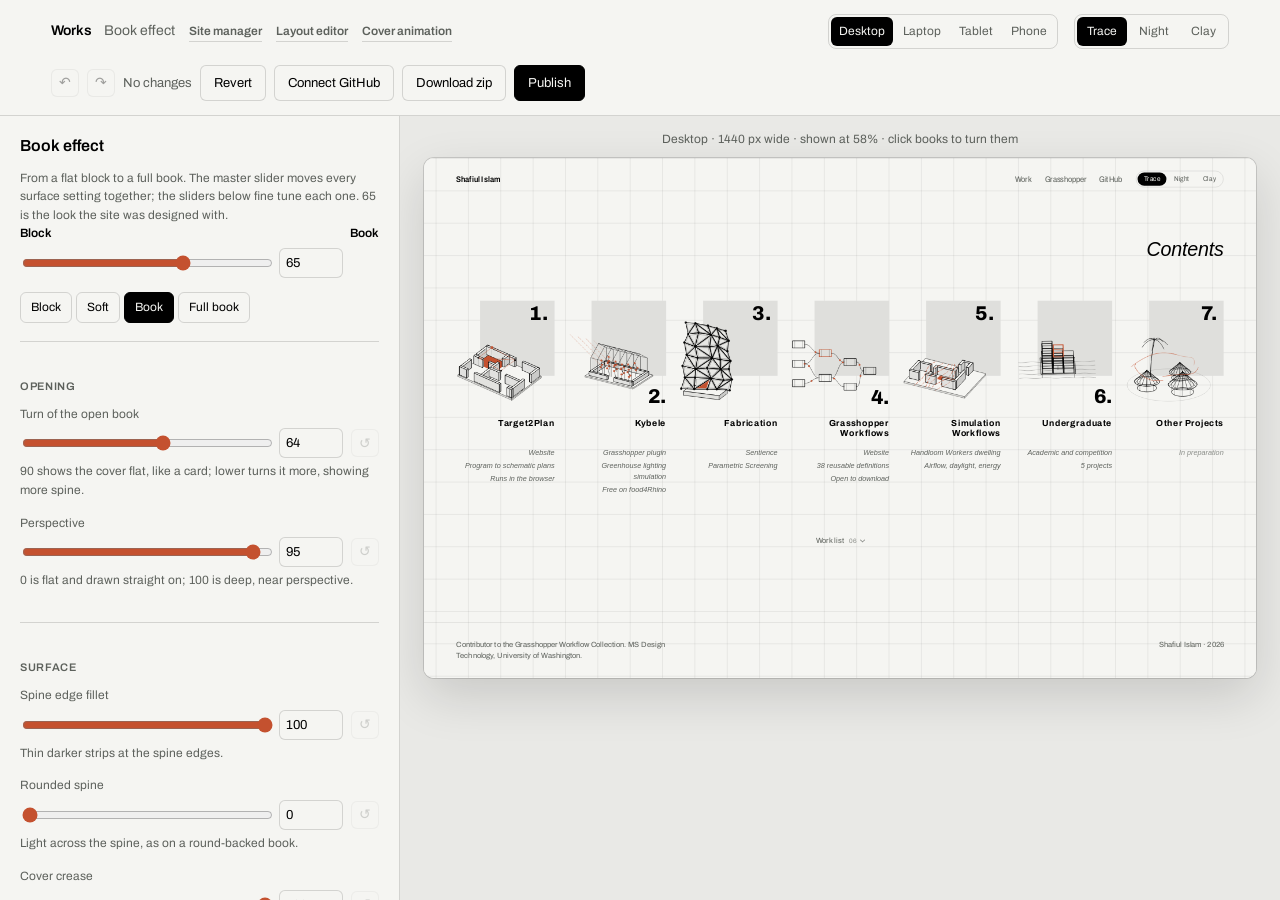
==== commit b97163aa: "Thick wall axonometric drawings and links for the contents cards Solid faces in the drawing engine (" ====
--- a/book.html
+++ b/book.html
@@ -8,11 +8,11 @@
   <link rel="icon" href="assets/favicon.svg" type="image/svg+xml">
   <link rel="preconnect" href="https://fonts.googleapis.com">
   <link rel="preconnect" href="https://fonts.gstatic.com" crossorigin>
-  <script src="themes/themes.js?v=18"></script>
-  <link rel="stylesheet" href="assets/site.css?v=18">
-  <link rel="stylesheet" href="assets/manage.css?v=18">
-  <link rel="stylesheet" href="assets/layout.css?v=18">
-  <link rel="stylesheet" href="assets/covers-editor.css?v=18">
+  <script src="themes/themes.js?v=19"></script>
+  <link rel="stylesheet" href="assets/site.css?v=19">
+  <link rel="stylesheet" href="assets/manage.css?v=19">
+  <link rel="stylesheet" href="assets/layout.css?v=19">
+  <link rel="stylesheet" href="assets/covers-editor.css?v=19">
 </head>
 <body class="page-manage page-layout page-book">
   <header class="m-top">
@@ -36,9 +36,9 @@
       <div class="l-frame" data-frame><iframe title="Front page preview" data-preview></iframe></div>
     </section>
   </div>
-  <script src="assets/core.js?v=18"></script>
-  <script src="assets/zip.js?v=18"></script>
-  <script src="assets/github.js?v=18"></script>
-  <script src="assets/book-editor.js?v=18"></script>
+  <script src="assets/core.js?v=19"></script>
+  <script src="assets/zip.js?v=19"></script>
+  <script src="assets/github.js?v=19"></script>
+  <script src="assets/book-editor.js?v=19"></script>
 </body>
 </html>
--- a/assets/site.css
+++ b/assets/site.css
@@ -427,7 +427,7 @@
 .ct-num { position: absolute; right: 7%; top: 3%; font-weight: 800; font-size: clamp(22px, 2.4vw, 38px); line-height: 1; letter-spacing: -0.02em; }
 .ct-card.is-even .ct-num { top: auto; bottom: 0; right: 0; }
 /* drawn in the page ink (the shelf covers use the cover ink, which is dark in every theme) */
-.ct-canvas { position: absolute; left: 0; bottom: 4%; width: 88%; height: 80%; --cover-art-scale: 1; --cover-ink: var(--ink); }
+.ct-canvas { position: absolute; left: 0; bottom: 4%; width: 88%; height: 80%; --cover-art-scale: 1; --cover-ink: var(--ink); --cover-paper: var(--bg); }
 .ct-card.is-even .ct-canvas { bottom: 14%; }
 .ct-title { display: block; text-align: right; font-weight: 700; letter-spacing: 0.06em; font-size: clamp(13px, 1.05vw, 16px); line-height: 1.25; min-height: 2.5em; }
 .ct-lines { display: flex; flex-direction: column; align-items: flex-end; gap: 3px; margin-top: 14px; font-style: italic; font-size: 12.5px; color: var(--ink-2); text-align: right; }
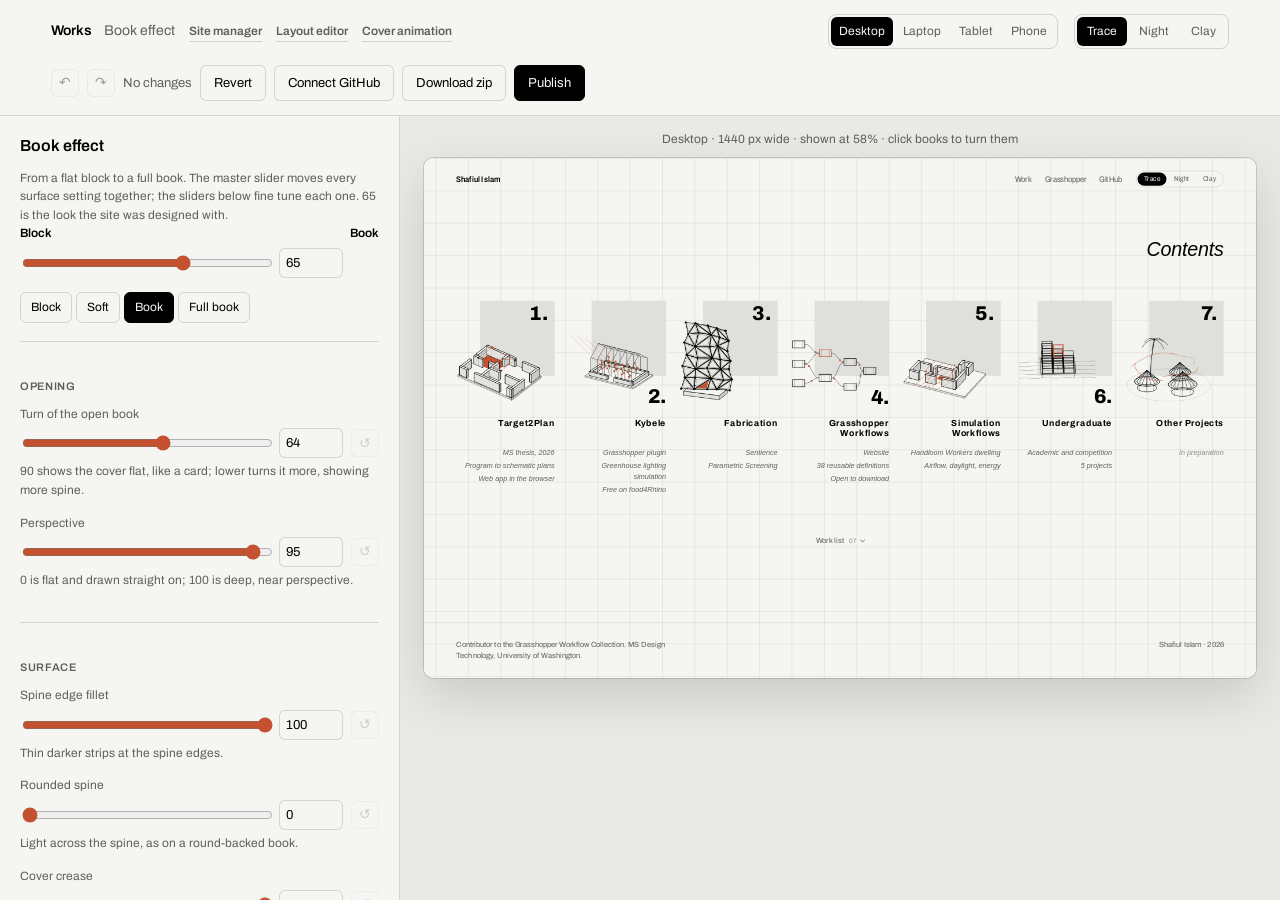
==== commit 290d100e: "Target2Plan project page with the web app link on top New project page from the Target2Plan reposito" ====
--- a/book.html
+++ b/book.html
@@ -8,11 +8,11 @@
   <link rel="icon" href="assets/favicon.svg" type="image/svg+xml">
   <link rel="preconnect" href="https://fonts.googleapis.com">
   <link rel="preconnect" href="https://fonts.gstatic.com" crossorigin>
-  <script src="themes/themes.js?v=19"></script>
-  <link rel="stylesheet" href="assets/site.css?v=19">
-  <link rel="stylesheet" href="assets/manage.css?v=19">
-  <link rel="stylesheet" href="assets/layout.css?v=19">
-  <link rel="stylesheet" href="assets/covers-editor.css?v=19">
+  <script src="themes/themes.js?v=20"></script>
+  <link rel="stylesheet" href="assets/site.css?v=20">
+  <link rel="stylesheet" href="assets/manage.css?v=20">
+  <link rel="stylesheet" href="assets/layout.css?v=20">
+  <link rel="stylesheet" href="assets/covers-editor.css?v=20">
 </head>
 <body class="page-manage page-layout page-book">
   <header class="m-top">
@@ -36,9 +36,9 @@
       <div class="l-frame" data-frame><iframe title="Front page preview" data-preview></iframe></div>
     </section>
   </div>
-  <script src="assets/core.js?v=19"></script>
-  <script src="assets/zip.js?v=19"></script>
-  <script src="assets/github.js?v=19"></script>
-  <script src="assets/book-editor.js?v=19"></script>
+  <script src="assets/core.js?v=20"></script>
+  <script src="assets/zip.js?v=20"></script>
+  <script src="assets/github.js?v=20"></script>
+  <script src="assets/book-editor.js?v=20"></script>
 </body>
 </html>
--- a/assets/site.css
+++ b/assets/site.css
@@ -438,3 +438,11 @@
 .ct-card.is-soon .ct-lines { opacity: 0.7; }
 .front-contents .index { padding-top: clamp(40px, 7vh, 72px); }
 @media (prefers-reduced-motion: reduce) { .ct-block { transition: none; } }
+
+/* project header buttons (project.json "actions") */
+.p-actions { display: flex; flex-wrap: wrap; gap: 10px; margin: 22px 0 0; }
+.p-head.is-center .p-actions { justify-content: center; }
+.p-action { display: inline-flex; align-items: center; gap: 6px; padding: 10px 18px; border: 1px solid var(--ink); border-radius: 999px; font-size: 14px; color: var(--ink); text-decoration: none; transition: background-color 0.2s, color 0.2s; }
+.p-action.is-main { background: var(--ink); color: var(--bg); }
+.p-action:hover { background: var(--accent); border-color: var(--accent); color: #fff; }
+.p-action:focus-visible { outline: 2px solid var(--accent); outline-offset: 2px; }
